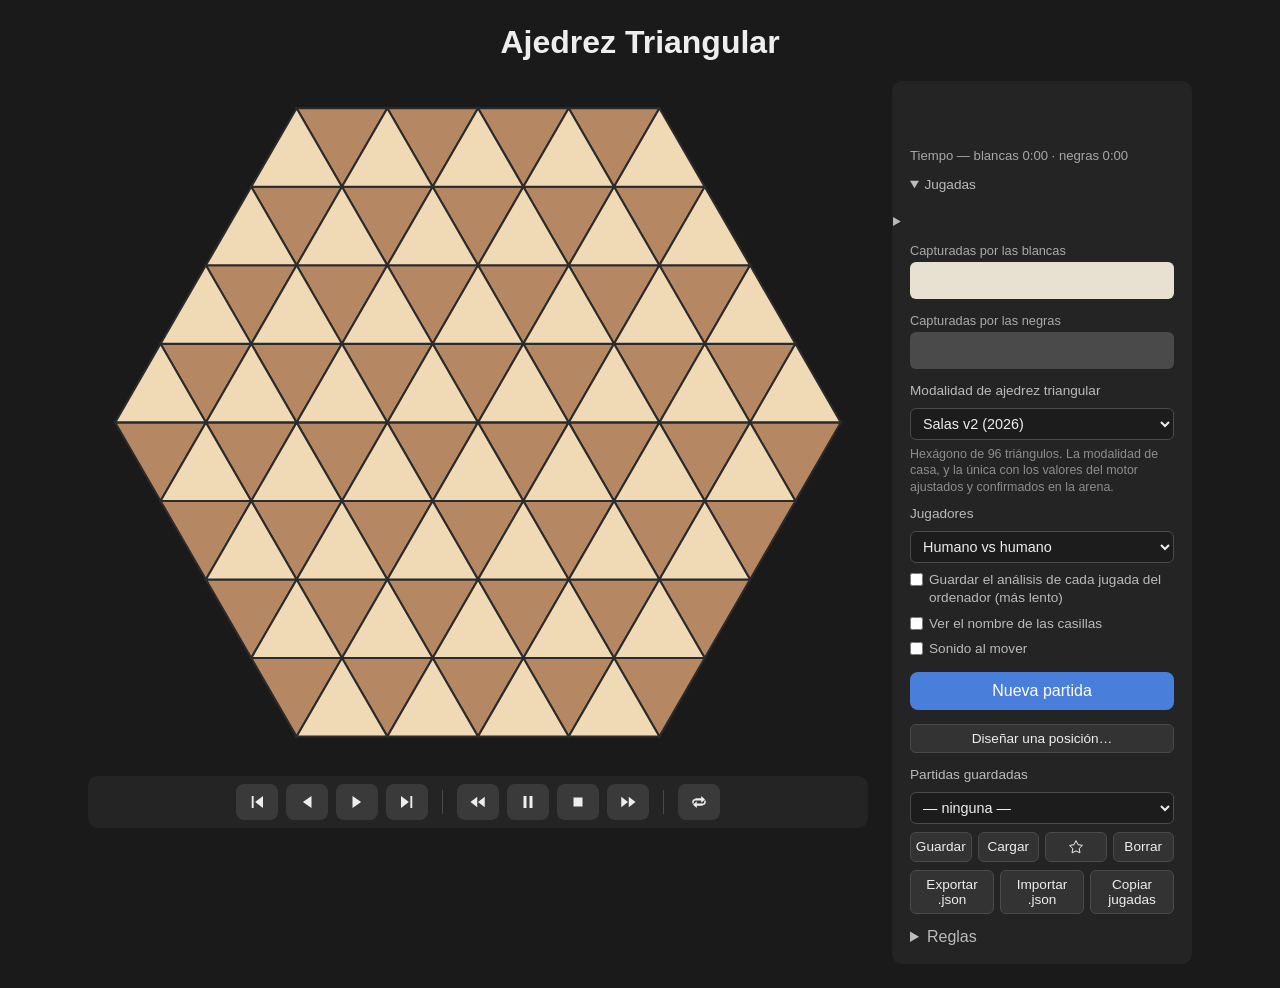
==== index.html @ f226c22a "Problemas en imagen: exportar .png y crear problemas desde el editor (vaciado: trabajo problemas-ima" ====
<!DOCTYPE html>
<html lang="es">
<head>
    <meta charset="UTF-8">
    <meta name="viewport" content="width=device-width, initial-scale=1.0">
    <title>Ajedrez Triangular</title>
    <meta name="description" content="Variante de ajedrez sobre un tablero hexagonal dividido en triangulos, jugable en el navegador.">
    <meta name="theme-color" content="#1b1b1b">
    <link rel="icon" href="icono.svg" type="image/svg+xml">
    <link rel="apple-touch-icon" href="icono-192.png">
    <link rel="manifest" href="manifest.webmanifest">
    <link rel="stylesheet" href="style.css">
</head>
<body>
    <!-- Siluetas del elefante (Salas) y el unicornio (Dekle), referenciadas
         con <use href="#piece-elephant"> / <use href="#piece-unicorn">.
         Los path no fijan fill/stroke: los heredan de .piece-w/.piece-b como
         el resto de piezas. (Los emoji 🐘 y 🦄 no se recolorean en iOS.) -->
    <svg width="0" height="0" style="position:absolute" aria-hidden="true"><defs>
        <symbol id="piece-elephant" viewBox="0 0 24 24">
            <path fill-rule="evenodd" d="M14.03 3.08L12.75 3.2L10.9 3.89L9.05 4.24L8 5.05L5.34 4.93L4.06 5.86L2.5 7.66L2.5 19.01L4.76 20.8L5.45 20.69L6.21 20.05L6.79 19.47L6.79 18.78L6.27 18.26L5.92 18.26L5.22 18.95L4.59 18.55L4.59 14.61L8.23 11.65L8.58 13.04L10.09 13.16L10.55 12.93L14.2 9.74L14.2 3.25ZM8.41 20.63L8.7 20.92L11.59 20.92L11.88 20.52L12.23 17.85L12.75 16.98L16.81 16.87L17.79 18.31L17.97 20.46L19.24 20.92L21.21 20.92L21.5 20.63L21.38 9.86L16.69 5.51L14.95 5.4L14.66 5.69L14.66 9.62L10.67 13.27L10.32 13.51L8.7 13.51L8.41 13.8ZM4.62 8.62Q5.55 8.84 5.98 7.98Q5.05 7.76 4.62 8.62Z"/>
        </symbol>
        <symbol id="piece-unicorn" viewBox="0 0 24 24">
            <path fill-rule="evenodd" d="M17.4 2.1L15.1 6.4L12.9 5.9L10.2 6.5L7.6 8.3L6.1 10.8L3.1 12.6L2.6 13.7L4.4 13.4L3.5 15.1L5.6 14.2L5.1 16.2L6.9 14.6L7.4 16.6L8.6 14.9L10.1 16.1L10.6 21.6L12.4 21.6L12.1 16.9L13.9 18.1L14.4 21.6L16.2 21.6L15.7 17.4L17.9 15.2L19.4 11.6L19.1 8.4L17.2 6.6ZM15.6 8.9Q16.4 8.9 16.4 9.7Q16.4 10.5 15.6 10.5Q14.8 10.5 14.8 9.7Q14.8 8.9 15.6 8.9Z"/>
        </symbol>
    </defs></svg>
    <h1>Ajedrez Triangular</h1>
    <div class="layout">
        <div id="board-col">
            <div id="board-wrap"></div>
            <div id="toolbar">
                <button id="btn-start" title="Ir al inicio de la partida">
                    <svg viewBox="0 0 24 24"><path d="M5 4h2.5v16H5zM20 4L9.5 12 20 20z"/></svg>
                </button>
                <button id="btn-undo" title="Deshacer jugada">
                    <svg viewBox="0 0 24 24"><path d="M18 4L6.5 12 18 20z"/></svg>
                </button>
                <button id="btn-redo" title="Rehacer jugada">
                    <svg viewBox="0 0 24 24"><path d="M6 4l11.5 8L6 20z"/></svg>
                </button>
                <button id="btn-end" title="Ir al final de la partida">
                    <svg viewBox="0 0 24 24"><path d="M4 4l10.5 8L4 20zM16.5 4H19v16h-2.5z"/></svg>
                </button>
                <span class="toolbar-sep"></span>
                <button id="btn-play-back" title="Reproducir hacia atrás">
                    <svg viewBox="0 0 24 24"><path d="M11 5L2 12l9 7zM21 5l-9 7 9 7z"/></svg>
                </button>
                <button id="btn-pause" title="Pausar partida">
                    <svg viewBox="0 0 24 24"><path d="M6 4h4v16H6zM14 4h4v16h-4z"/></svg>
                </button>
                <button id="btn-stop" title="Detener reproducción">
                    <svg viewBox="0 0 24 24"><path d="M6 6h12v12H6z"/></svg>
                </button>
                <button id="btn-play-fwd" title="Reproducir hacia delante">
                    <svg viewBox="0 0 24 24"><path d="M3 5l9 7-9 7zM13 5l9 7-9 7z"/></svg>
                </button>
                <span class="toolbar-sep"></span>
                <button id="btn-flip" title="Voltear el tablero">
                    <svg viewBox="0 0 24 24"><path d="M7 7h8V4l5 4.5L15 13v-3H7a2 2 0 0 0-2 2v2H3v-2a4 4 0 0 1 4-4zm10 10H9v3l-5-4.5L9 11v3h8a2 2 0 0 0 2-2v-2h2v2a4 4 0 0 1-4 4z"/></svg>
                </button>
            </div>
        </div>
        <aside id="panel">
            <div id="turn"></div>
            <div id="status"></div>
            <!-- Region que un lector de pantalla lee sola cuando cambia: de
                 quien es el turno, si hay jaque y la jugada que acaba de hacer
                 el ordenador. Sin esto, quien no ve la pantalla no se entera
                 de nada de lo que pasa en la partida. -->
            <div id="anuncio" class="sr-only" aria-live="polite" role="status"></div>
            <!-- Tiempo consumido por cada bando. No es un control de tiempo:
                 nadie pierde por tiempo, solo se mide lo que se ha pensado. -->
            <div id="reloj" class="reloj"></div>
            <details id="scoresheet" open>
                <summary>Jugadas</summary>
                <div id="scoresheet-body"></div>
            </details>
            <details id="analysis-box">
                <summary id="move-counter" title="Ver la puntuación de las jugadas"></summary>
                <div id="analysis-body"></div>
            </details>
            <div class="captured">
                <h2>Capturadas por las blancas</h2>
                <div id="cap-w" class="cap-list"></div>
            </div>
            <div class="captured">
                <h2>Capturadas por las negras</h2>
                <div id="cap-b" class="cap-list"></div>
            </div>
            <div id="mode-box">
                <label for="variant">Modalidad de ajedrez triangular</label>
                <select id="variant"></select>
                <p id="variant-note" class="variant-note"></p>
                <label for="mode">Jugadores</label>
                <select id="mode">
                    <option value="hh" selected>Humano vs humano</option>
                    <option value="hc">Humano (blancas) vs ordenador</option>
                    <option value="ch">Ordenador vs humano (negras)</option>
                    <option value="cc">Ordenador vs ordenador</option>
                </select>
                <label class="level-row hidden" id="row-level-w">Nivel blancas
                    <select id="level-w">
                        <option value="1">1 · Principiante</option>
                        <option value="2" selected>2 · Fácil</option>
                        <option value="3">3 · Medio</option>
                        <option value="4">4 · Difícil</option>
                        <option value="5">5 · Muy difícil</option>
                        <option value="6">6 · Experto</option>
                        <option value="7">7 · Maestro (piensa ~1 s)</option>
                        <option value="8">8 · Máximo (piensa ~5 s)</option>
                    </select>
                </label>
                <label class="level-row hidden" id="row-level-b">Nivel negras
                    <select id="level-b">
                        <option value="1">1 · Principiante</option>
                        <option value="2" selected>2 · Fácil</option>
                        <option value="3">3 · Medio</option>
                        <option value="4">4 · Difícil</option>
                        <option value="5">5 · Muy difícil</option>
                        <option value="6">6 · Experto</option>
                        <option value="7">7 · Maestro (piensa ~1 s)</option>
                        <option value="8">8 · Máximo (piensa ~5 s)</option>
                    </select>
                </label>
                <label class="opt-row" title="El ordenador busca con ventana completa para puntuar todas las jugadas: piensa entre 2 y 3 veces más despacio">
                    <input type="checkbox" id="opt-analysis">
                    Guardar el análisis de cada jugada del ordenador (más lento)
                </label>
                <label class="opt-row" title="Escribe el nombre de cada casilla sobre el tablero (B1A, N4H...)">
                    <input type="checkbox" id="opt-coords">
                    Ver el nombre de las casillas
                </label>
                <label class="opt-row" title="Un chasquido al mover y otro mas grave al capturar">
                    <input type="checkbox" id="opt-sound">
                    Sonido al mover
                </label>
            </div>
            <button id="new-game">Nueva partida</button>
            <!-- Empezar desde una posición inventada es otra forma de empezar
                 partida, no una regla del juego: por eso va aquí y no en el
                 desplegable "Reglas". -->
            <div class="save-row">
                <button id="btn-design" title="Colocar las piezas a mano y jugar a partir de esa posición">Diseñar una posición…</button>
            </div>
            <div id="save-box">
                <label for="save-select">Partidas guardadas</label>
                <select id="save-select">
                    <option value="">— ninguna —</option>
                </select>
                <div class="save-row">
                    <button id="btn-save" title="Guardar la partida con un nombre">Guardar</button>
                    <button id="btn-load" title="Cargar la partida seleccionada">Cargar</button>
                    <button id="btn-favorite" class="btn-star" title="Marcar/desmarcar como favorita">
                        <svg viewBox="0 0 24 24"><path d="M12 2.5l2.97 6.02 6.64.97-4.8 4.68 1.13 6.6L12 17.77l-5.94 3.12 1.13-6.6-4.8-4.68 6.64-.97z"/></svg>
                    </button>
                    <button id="btn-delete" title="Borrar la partida seleccionada">Borrar</button>
                </div>
                <div class="save-row">
                    <button id="btn-export" title="Descargar la partida como archivo .json">Exportar .json</button>
                    <button id="btn-import" title="Cargar una partida desde un archivo .json">Importar .json</button>
                    <button id="btn-copy-moves" title="Copiar la lista de jugadas al portapapeles">Copiar jugadas</button>
                </div>
                <input type="file" id="file-import" accept=".json,application/json" hidden>
            </div>
            <details id="help">
                <summary>Reglas</summary>
                <!-- La cabecera y la lista de piezas las rellena script.js a
                     partir de la modalidad activa (ver variants.js). -->
                <p id="help-variant"></p>
                <ul id="help-pieces"></ul>
                <ul>
                    <li><b>Captura al paso</b>: si un peón avanza dos casillas en su primer movimiento, un peón rival que ataque la casilla intermedia puede capturarlo justo en la jugada siguiente, ocupando esa casilla.</li>
                    <!-- El trecho que recorre el rey depende de la modalidad;
                         lo rellena script.js a partir de V.castling. -->
                    <li id="help-castling"><b>Enroque</b>: si el rey y una de sus torres no se han movido y entre ambos no queda ninguna pieza, pueden enrocarse. <span id="help-castling-how"></span> No vale si el rey está en jaque ni si alguna de las casillas que recorre está atacada. <b>Para enrocarte, selecciona el rey y pulsa la casilla de tu torre</b> (se ilumina en morado): así no se confunde con un movimiento normal del rey.</li>
                    <li>Jaque, jaque mate y ahogado funcionan como en el ajedrez clásico.</li>
                    <li><b>Tablas</b>: además del ahogado, la partida acaba en tablas si la misma posición aparece por tercera vez o tras 50 jugadas de cada bando sin capturas ni movimientos de peón.</li>
                    <li><a href="valores-piezas.html"><b>Valores de piezas</b></a>: parámetros de evaluación del motor en cada modalidad.</li>
                </ul>
            </details>
        </aside>
    </div>
    <script src="geometry.js"></script>
    <script src="variants.js"></script>
    <script src="rules.js"></script>
    <script src="saveload.js"></script>
    <script src="ai.js"></script>
    <script src="ai-async.js"></script>
    <script src="script.js"></script>
    <!-- Exportar un problema como imagen. Se monta solo: añade el botón junto a
         los de la pestaña «Problemas» si esa pestaña está en la página, y si no
         no hace nada. Va aquí para que el botón aparezca en cuanto se enganche
         problemas-ui.js, sin tener que tocar nada más. -->
    <script src="problema-imagen.js"></script>
    <script>
        // Service worker: hace que la aplicacion se pueda instalar y jugar sin
        // conexion. Solo funciona por https (o localhost); abriendo el fichero
        // a pelo con file:// no se registra nada y la aplicacion va igual.
        if ('serviceWorker' in navigator && location.protocol.startsWith('http')) {
            window.addEventListener('load', () => {
                navigator.serviceWorker.register('sw.js')
                    .catch(err => console.warn('No se pudo registrar el service worker:', err));
            });
        }
    </script>
</body>
</html>
---- style.css ----
* {
    margin: 0;
    padding: 0;
    box-sizing: border-box;
}

body {
    font-family: -apple-system, BlinkMacSystemFont, "Segoe UI", Arial, sans-serif;
    background-color: #1a1a1a;
    color: #eee;
    min-height: 100vh;
    display: flex;
    flex-direction: column;
    align-items: center;
    padding: 24px 16px;
}

h1 {
    margin-bottom: 20px;
}

.layout {
    display: flex;
    gap: 24px;
    align-items: flex-start;
    justify-content: center;
    flex-wrap: wrap;
}

/* El tablero no debe pasarse ni de ancho ni de ALTO, y lo segundo no es
   automático: el SVG se escala por el ancho de la columna (`width:100%;
   height:auto`), así que un tablero más alto que ancho se sale de la ventana
   por abajo por muy bien que quepa a lo ancho.

   El último término del min() traduce el alto disponible en ancho usando la
   proporción del tablero activo. `--board-aspect` (ancho/alto) la pone
   buildSvg() al construirlo, porque cambia con la modalidad: el hexágono es
   apaisado (1,14), el triángulo de Koval sale a 0,87 y el rectángulo de 1998
   es bastante más alto que ancho (0,68). Los píxeles que se descuentan son el
   resto de la columna: título, barra de botones y márgenes.

   El max() es el suelo de la columna: por debajo de 520px la barra de botones
   (508px medidos) se parte en dos filas y vuelve a crecer hacia abajo. Cuando
   ese suelo manda, el tablero ya no llena la columna a lo ancho; lo que impide
   entonces que se salga es el max-height del SVG, que lo deja centrado con un
   poco de aire a los lados.

   Va dos veces por el dvh: en el móvil, 100vh cuenta la ventana SIN las barras
   del navegador, así que el tablero volvería a asomar por debajo. Los
   navegadores que no conozcan dvh se quedan con la primera. */
#board-col {
    width: min(88vmin, 780px, max(520px, calc((100vh - 180px) * var(--board-aspect, 1))));
    width: min(88vmin, 780px, max(520px, calc((100dvh - 180px) * var(--board-aspect, 1))));
    display: flex;
    flex-direction: column;
    gap: 12px;
}

#board-wrap svg {
    display: block;
    width: 100%;
    height: auto;
    max-height: calc(100vh - 180px);
    max-height: calc(100dvh - 180px);
}

/* --- barra de botones --- */

#toolbar {
    display: flex;
    align-items: center;
    justify-content: center;
    gap: 8px;
    flex-wrap: wrap;
    background: #242424;
    border-radius: 10px;
    padding: 8px 12px;
}

#toolbar button {
    background: #3a3a3a;
    color: #eee;
    border: none;
    border-radius: 8px;
    width: 42px;
    height: 36px;
    cursor: pointer;
    display: flex;
    align-items: center;
    justify-content: center;
    font-size: 1.1rem;
}

#toolbar button svg {
    width: 18px;
    height: 18px;
    fill: #eee;
}

#toolbar button:hover:not(:disabled) {
    background: #4d4d4d;
}

#toolbar button:disabled {
    opacity: 0.35;
    cursor: default;
}

.toolbar-sep {
    width: 1px;
    height: 24px;
    background: #4a4a4a;
    margin: 0 6px;
}

#btn-pause.active {
    background: #4a7edb;
}

#btn-pause.active:hover:not(:disabled) {
    background: #5b8ce4;
}

/* --- casillas --- */

.cell {
    stroke: #2b2b2b;
    stroke-width: 1;
    cursor: pointer;
}

.cell:focus {
    outline: none;
}

.cell.light { fill: #f0d9b5; }
.cell.dark  { fill: #b58863; }

.cell.last-move { fill: #cdd26a; }
.cell.selected  { fill: #baca44; }
.cell.legal     { fill: #8fb7dd; }
.cell.capture   { fill: #e0836a; }
.cell.castle    { fill: #b9a3d9; }   /* enroque: la casilla de la torre propia */
.cell.in-check  { fill: #d84b3a; }

/* jugada del panel de análisis señalada con el ratón: salida y destino */
.cell.analysis-from { fill: #9fe0c8; }
.cell.analysis-to   { fill: #3fb694; }

.cell:hover { fill-opacity: 0.85; }

/* --- piezas --- */

.piece {
    font-size: 24px;
    text-anchor: middle;
    dominant-baseline: central;
    pointer-events: none;
    user-select: none;
}

.piece-w {
    fill: #fdfdfd;
    stroke: #333;
    stroke-width: 0.9;
    paint-order: stroke;
}

.piece-b {
    fill: #1c1c1c;
    stroke: #ddd;
    stroke-width: 0.9;
    paint-order: stroke;
}

/* El elefante es un icono SVG (#piece-elephant), no un carácter: hereda el
   fill/stroke de .piece-w/.piece-b igual que el resto de piezas, así que se
   distingue por bando y se ve en cualquier casilla (el emoji 🐘 no se podía
   recolorear, y en iOS ambos bandos salían grises). */
.piece-E { stroke-width: 0.8; }

/* peones un 20% más pequeños que el resto de piezas */
.piece-P { font-size: 19.2px; }

/* --- panel lateral --- */

#panel {
    background: #242424;
    border-radius: 10px;
    padding: 18px;
    width: 300px;
    display: flex;
    flex-direction: column;
    gap: 14px;
}

#turn {
    font-size: 1.15rem;
    font-weight: bold;
}

#status {
    color: #f0b13b;
    min-height: 1.2em;
    font-weight: bold;
}

#move-counter {
    color: #bbb;
    font-size: 0.85rem;
    cursor: pointer;
    list-style-position: outside;
}

#move-counter:hover { color: #eee; }

/* --- lista de jugadas (scoresheet) --- */

#scoresheet > summary {
    color: #bbb;
    font-size: 0.85rem;
    cursor: pointer;
}

#scoresheet > summary:hover { color: #eee; }

#scoresheet-body { margin-top: 8px; }

.sheet-list {
    display: flex;
    flex-direction: column;
    max-height: 15em;
    overflow-y: auto;
}

.sheet-row {
    display: flex;
    align-items: baseline;
    gap: 6px;
    padding: 2px 4px;
    border-radius: 4px;
    font-size: 0.8rem;
    cursor: pointer;
}

.sheet-row:hover { background: #3a3a3a; }

/* la posición que se está mostrando (viva o en revisión) */
.sheet-row.current {
    background: #45607e;
    font-weight: bold;
}

.sheet-row.current:hover { background: #4f6c8c; }

.sheet-num {
    color: #888;
    min-width: 1.8em;
    text-align: right;
}

.sheet-move {
    flex: 1;
    font-family: ui-monospace, SFMono-Regular, Menlo, monospace;
    font-size: 0.72rem;
    white-space: nowrap;
}

/* Anotación de la jugada (?!, ?, ??): cuánto peor fue de lo mejor que vio
   el análisis de esa posición. Solo aparece con el análisis guardado. */
.sheet-mark {
    font-weight: 700;
    font-size: 0.72rem;
    padding-left: 4px;
}

.mark-soft { color: #d8c169; }   /* ?!  imprecisión */
.mark-mid  { color: #e09a4a; }   /* ?   error */
.mark-bad  { color: #e06c5a; }   /* ??  error grave */

/* --- gráfica de evaluación --- */

.eval-box {
    background: #1b1b1b;
    border: 1px solid #333;
    border-radius: 4px;
    padding: 4px;
}

.eval-chart {
    display: block;
    width: 100%;
    height: auto;
}

.eval-band { fill: #ffffff10; }                                   /* zona de igualdad */
.eval-zero { stroke: #555; stroke-width: 1; }
.eval-area { fill: #6f9fd815; }
.eval-line { fill: none; stroke: #6f9fd8; stroke-width: 1.5; stroke-linejoin: round; }
.eval-cursor { stroke: #d8c169; stroke-width: 1; stroke-dasharray: 2 2; }
.eval-hit { fill: transparent; cursor: pointer; }
.eval-hit:hover { fill: #ffffff18; }

/* --- panel de análisis --- */

#analysis-body {
    margin-top: 8px;
    display: flex;
    flex-direction: column;
    gap: 6px;
}

.an-note {
    font-size: 0.75rem;
    color: #999;
    line-height: 1.35;
}

.an-list {
    list-style: none;
    display: flex;
    flex-direction: column;
    max-height: 15em;
    overflow-y: auto;
}

.an-row {
    display: flex;
    align-items: baseline;
    gap: 6px;
    padding: 2px 4px;
    border-radius: 4px;
    font-size: 0.8rem;
    cursor: default;
}

.an-row:hover { background: #3a3a3a; }

/* fila jugable: pinchar la juega (ver playAnalysisMove) */
.an-row.playable { cursor: pointer; }
.an-row.playable:hover { background: #45607e; }

/* la jugada que el ordenador acabó jugando (no siempre es la primera: entre
   las que empatan dentro de la tolerancia sortea, ver ai.js) */
.an-row.chosen {
    background: #33503a;
    font-weight: bold;
}

.an-row.chosen:hover { background: #3e6146; }

.an-rank {
    color: #888;
    min-width: 1.8em;
    text-align: right;
}

.an-move {
    flex: 1;
    font-family: ui-monospace, SFMono-Regular, Menlo, monospace;
    font-size: 0.72rem;
    white-space: nowrap;
}

.an-score {
    font-variant-numeric: tabular-nums;
    color: #d8d8d8;
}

.an-gap {
    color: #666;
    text-align: center;
    font-size: 0.8rem;
}

.an-btn, .an-more {
    align-self: flex-start;
    background: #333;
    color: #eee;
    border: 1px solid #4a4a4a;
    border-radius: 6px;
    padding: 5px 10px;
    font-size: 0.8rem;
    cursor: pointer;
}

.an-btn:hover:not(:disabled), .an-more:hover { background: #444; }

.an-btn:disabled {
    opacity: 0.4;
    cursor: default;
}

.an-more {
    border: none;
    background: none;
    color: #7fa8dd;
    padding: 2px 0;
    text-decoration: underline;
}

.an-more:hover { background: none; color: #9dc0ee; }

/* casilla de opción del panel (análisis) */
.opt-row {
    display: flex;
    align-items: flex-start;
    gap: 6px;
    line-height: 1.3;
    cursor: pointer;
}

.opt-row input { margin-top: 2px; }

.captured h2 {
    font-size: 0.8rem;
    font-weight: normal;
    color: #aaa;
    margin-bottom: 4px;
}

.cap-list {
    border-radius: 6px;
    padding: 4px 8px;
    font-size: 1.35rem;
    min-height: 1.7em;
    display: flex;
    flex-wrap: wrap;
    gap: 4px;
}

/* capturadas por las blancas = piezas negras, sobre fondo claro */
#cap-w { background: #e8e0d0; color: #222; }
/* capturadas por las negras = piezas blancas, sobre fondo oscuro */
#cap-b { background: #4a4a4a; color: #f5f5f5; }

.cap-piece {
    border-radius: 4px;
    padding: 0 3px;
    transition: background-color 0.2s;
}

/* elefante capturado: icono SVG en línea, al tamaño de los glifos */
.cap-piece svg {
    width: 1.15em;
    height: 1.15em;
    vertical-align: -0.2em;
}

/* ficha recién capturada: se mantiene resaltada hasta que quien la capturó
   mueva de nuevo */
.cap-piece.recent {
    background: #d84b3a;
    color: #fff;
}

/* selector de modalidad y niveles del ordenador */
#mode-box {
    display: flex;
    flex-direction: column;
    gap: 8px;
    font-size: 0.85rem;
    color: #bbb;
}

#mode-box select,
#save-box select,
#position-box select {
    background: #1c1c1c;
    color: #eee;
    border: 1px solid #4a4a4a;
    border-radius: 6px;
    padding: 6px 8px;
    font-size: 0.9rem;
    width: 100%;
    margin-top: 2px;
}

.level-row.hidden { display: none; }

/* nota bajo el selector de modalidad: en qué consiste la que está elegida */
.variant-note {
    margin: -2px 0 2px;
    font-size: 0.78rem;
    line-height: 1.35;
    color: #8d8d8d;
}
.variant-note:empty { display: none; }

/* el enroque no existe en todas las modalidades */
#help-castling.hidden { display: none; }

#new-game {
    background: #4a7edb;
    color: #fff;
    border: none;
    border-radius: 8px;
    padding: 10px;
    font-size: 1rem;
    cursor: pointer;
}

#new-game:hover { background: #5b8ce4; }

/* guardado y carga de partidas */
#save-box {
    display: flex;
    flex-direction: column;
    gap: 8px;
    font-size: 0.85rem;
    color: #bbb;
}

.save-row {
    display: flex;
    gap: 6px;
}

.save-row button {
    flex: 1;
    background: #333;
    color: #eee;
    border: 1px solid #4a4a4a;
    border-radius: 6px;
    padding: 6px 4px;
    cursor: pointer;
    font-size: 0.85rem;
}

.save-row button:hover:not(:disabled) { background: #444; }

.save-row button:disabled {
    opacity: 0.35;
    cursor: default;
}

.btn-star {
    flex: 0 0 auto;
    width: 34px;
    display: flex;
    align-items: center;
    justify-content: center;
}

.btn-star svg {
    width: 16px;
    height: 16px;
    fill: none;
    stroke: #eee;
    stroke-width: 1.5;
}

.btn-star.active svg {
    fill: #f4c542;
    stroke: #f4c542;
}

#help summary {
    cursor: pointer;
    color: #bbb;
}

#help ul {
    list-style: disc;
    padding-left: 18px;
    margin-top: 8px;
    display: flex;
    flex-direction: column;
    gap: 6px;
    font-size: 0.85rem;
    color: #bbb;
}

/* miniaturas de movimientos dentro de las reglas */
.mini-board {
    display: block;
    width: 190px;
    max-width: 100%;
    margin: 8px auto 4px;
}

.mini-board .cell {
    cursor: default;
    pointer-events: none;
    stroke-width: 0.7;
}

/* en miniatura los glifos se agrandan para que se distingan */
.mini-board .piece { font-size: 34px; }
.mini-board .piece-E { font-size: 30px; }
.mini-board .piece-P { font-size: 27.2px; }

/* --- pantallas estrechas (móvil y tableta en vertical) ---

   El diseño base es de dos columnas: tablero a la izquierda, panel de 300 px
   a la derecha. Por debajo de 900 px no caben lado a lado, así que el panel
   pasa debajo del tablero y ocupa el ancho; y por debajo de 560 px se agrandan
   los blancos táctiles (los botones de la barra eran de 34 px, por debajo de
   los 44 px recomendados para el dedo). */

@media (max-width: 900px) {
    body { padding: 12px; }

    .layout {
        flex-direction: column;
        align-items: center;
        gap: 16px;
    }

    /* el tablero manda: ocupa el ancho disponible sin pasarse de alto (aquí se
       descuenta menos, que el título y los márgenes son más pequeños) */
    #board-col {
        width: min(96vw, 92vmin, 780px, max(520px, calc((100vh - 150px) * var(--board-aspect, 1))));
        width: min(96vw, 92vmin, 780px, max(520px, calc((100dvh - 150px) * var(--board-aspect, 1))));
    }

    #board-wrap svg {
        max-height: calc(100vh - 150px);
        max-height: calc(100dvh - 150px);
    }

    #panel {
        width: min(96vw, 780px);
        box-sizing: border-box;
    }

    /* con el panel ancho caben más jugadas a la vista */
    .sheet-list { max-height: 12em; }
}

@media (max-width: 560px) {
    h1 {
        font-size: 1.4rem;
        margin-bottom: 12px;
    }

    body { padding: 8px; }

    #toolbar { gap: 4px; }

    /* blanco táctil de 44 px, con el icono del mismo tamaño de siempre */
    #toolbar button {
        width: 44px;
        height: 44px;
    }

    #panel {
        padding: 14px;
        gap: 12px;
    }

    /* los desplegables y botones de guardado, cómodos con el dedo */
    #mode-box select,
    #save-box select,
    #save-box button,
    #position-box select,
    #position-box button,
    #new-game {
        min-height: 40px;
        font-size: 0.95rem;
    }

    .sheet-row { padding: 3px 4px; }
    .sheet-move { font-size: 0.78rem; }
}

/* Puntero grueso (dedo) a cualquier ancho: las filas de jugada y de análisis
   son objetivos de pulsación, no solo de ratón. */
@media (pointer: coarse) {
    .sheet-row, .an-row { padding-top: 5px; padding-bottom: 5px; }
}

/* --- diálogo de coronación --- */

.promo-back {
    position: fixed;
    inset: 0;
    background: #000000aa;
    display: flex;
    align-items: center;
    justify-content: center;
    z-index: 50;
}

.promo-box {
    background: #242424;
    border: 1px solid #444;
    border-radius: 10px;
    padding: 18px 20px;
    box-shadow: 0 8px 30px #000a;
}

.promo-title {
    color: #ddd;
    font-size: 0.95rem;
    margin-bottom: 12px;
    text-align: center;
}

.promo-row {
    display: flex;
    gap: 8px;
}

.promo-btn {
    width: 56px;
    height: 56px;
    font-size: 34px;
    line-height: 1;
    background: #2f2f2f;
    border: 1px solid #555;
    border-radius: 8px;
    cursor: pointer;
    display: flex;
    align-items: center;
    justify-content: center;
}

.promo-btn:hover, .promo-btn:focus-visible {
    background: #3c4a5c;
    border-color: #6f9fd8;
    outline: none;
}

/* el elefante va como SVG; hereda el color de la pieza igual que en el tablero */
.promo-btn svg {
    width: 38px;
    height: 38px;
}

.promo-btn.piece-w { color: #f4f4f4; fill: #f4f4f4; stroke: #222; }
.promo-btn.piece-b { color: #1d1d1d; fill: #1d1d1d; stroke: #ddd; }

/* Solo para lectores de pantalla: fuera de la vista pero presente en el
   arbol de accesibilidad (display:none lo ocultaria tambien de ahi). */
.sr-only {
  position: absolute;
  width: 1px; height: 1px;
  padding: 0; margin: -1px;
  overflow: hidden;
  clip: rect(0 0 0 0);
  white-space: nowrap;
  border: 0;
}

/* Nombres de casilla sobre el tablero (interruptor "Ver el nombre de las
   casillas"). La capa existe siempre y solo se enseña con .visible: crear y
   destruir 96 textos en cada repintado costaria mas. */
.coords-layer { display: none; }
.coords-layer.visible { display: block; }
.coord-txt {
  font-size: 9px;
  font-family: ui-monospace, SFMono-Regular, Menlo, monospace;
  text-anchor: middle;
  fill: #00000073;
  pointer-events: none;   /* que no estorben al pulsar la casilla */
  user-select: none;
}

/* La pieza que acaba de moverse llega deslizandose desde su casilla de
   origen (ver animarJugada en script.js). Se respeta a quien pide en el
   sistema que no le animen las cosas. */
.piece.mueve { transition: transform 180ms ease-out; }
@media (prefers-reduced-motion: reduce) {
  .piece.mueve { transition: none; }
}

/* Insignia de captura (makeCaptureBadge en script.js): la pieza recien comida,
   en miniatura sobre un circulo rojo, como superindice de la que la ha comido.
   El rojo es el mismo del jaque y de la lista de capturadas. El borde blanco la
   despega de la casilla amarilla del ultimo movimiento y de la pieza de
   debajo. */
.captura-disco { fill: #d84b3a; stroke: #fff; stroke-width: 1; }

/* la miniatura va al 50%, asi que su contorno tambien se reduciria a la mitad:
   se compensa para que las piezas negras sigan leyendose sobre el rojo. El
   peon recupera aqui el tamano de las demas piezas (fuera del tablero va un 20%
   mas pequeno): dentro de la insignia no hay jerarquia que ensenar, solo hay
   que reconocer que ficha se ha ido. */
.captura-mini .piece { stroke-width: 1.2; }
.captura-mini .piece-P { font-size: 24px; }

/* transform-box/origin: sin esto el origen de la escala es el (0,0) del
   viewBox, no el centro de la insignia, y el pop sale disparado */
.captura-marca, .captura-aura {
  transform-box: fill-box;
  transform-origin: center;
}

/* Entrada: solo la lleva la insignia de una jugada RECIEN hecha (la clase
   .captura-nueva la pone script.js), no la de una captura que ya estaba ahi y
   se vuelve a pintar al mover el raton por el analisis o al correr el reloj.
   Sin `forwards` a proposito: cuando la animacion acaba —o si no llega a
   arrancar— la insignia se queda en su tamano normal, que es el estado bueno. */
.captura-nueva { animation: captura-pop 220ms ease-out; }
@keyframes captura-pop {
  from { transform: scale(0.35); }
}

/* onda que se abre y se apaga al aparecer la insignia; script.js la quita del
   SVG al terminar. Solo se crea si la jugada es nueva. */
.captura-aura {
  fill: none;
  stroke: #d84b3a;
  stroke-width: 2.5;
  animation: captura-onda 450ms ease-out forwards;
}
@keyframes captura-onda {
  from { transform: scale(1);   opacity: 0.9; }
  to   { transform: scale(2.2); opacity: 0; }
}

/* La insignia se queda: informa de que ha desaparecido una ficha, no adorna.
   Lo que se va es el movimiento; la onda ni siquiera se crea (ver sinAnimacion
   en script.js). */
@media (prefers-reduced-motion: reduce) {
  .captura-nueva { animation: none; }
}

/* Tiempo consumido por cada bando. Discreto: informa, no compite con el
   estado de la partida. */
.reloj {
  font-size: 0.82rem;
  opacity: 0.65;
  font-variant-numeric: tabular-nums;
  margin-top: 2px;
}

/* --- editor de posiciones (editor.html) --- */

#board-col .editor-palette {
  display: flex;
  flex-direction: column;
  gap: 8px;
  padding: 12px;
  background: #1a1a1a;
  border-radius: 6px;
  margin-top: 12px;
}

.palette-row {
  display: flex;
  gap: 4px;
  justify-content: center;
  flex-wrap: wrap;
}

.palette-btn {
  width: 44px;
  height: 44px;
  font-size: 24px;
  line-height: 1;
  background: #2f2f2f;
  border: 2px solid #444;
  border-radius: 6px;
  cursor: pointer;
  display: flex;
  align-items: center;
  justify-content: center;
  transition: all 120ms ease-out;
}

.palette-btn:hover {
  background: #3c4a5c;
  border-color: #6f9fd8;
}

.palette-btn.active {
  background: #5a7a9e;
  border-color: #8fb3e8;
  box-shadow: 0 0 10px #4a6a9e;
}

.palette-btn svg {
  width: 32px;
  height: 32px;
}

.eraser-btn {
  font-size: 20px;
}

#editor-status {
  font-size: 0.9rem;
  color: #aaa;
  margin-bottom: 12px;
  text-align: center;
}

#editor-actions {
  display: flex;
  flex-direction: column;
  gap: 8px;
}

/* Mismo aspecto que el cajón de partidas guardadas del juego: los botones de
   dentro son .save-row y ya heredan su estilo. */
#position-box {
  display: flex;
  flex-direction: column;
  gap: 8px;
  font-size: 0.85rem;
  color: #bbb;
}

#editor-actions button {
  padding: 10px 12px;
  font-size: 0.9rem;
  background: #2f2f2f;
  color: #ddd;
  border: 1px solid #444;
  border-radius: 6px;
  cursor: pointer;
  transition: all 120ms ease-out;
}

#editor-actions button:hover {
  background: #3c3c3c;
  border-color: #666;
}

#editor-actions button.play-btn {
  background: #2a5a3a;
  border-color: #4a8a5a;
  font-weight: bold;
  margin-top: 8px;
}

#editor-actions button.play-btn:hover {
  background: #3a7a4a;
  border-color: #6ab07a;
}

.editor-message {
  min-height: 20px;
  font-size: 0.85rem;
  text-align: center;
  margin-top: 8px;
  padding: 6px;
  border-radius: 4px;
  opacity: 0;
  transition: opacity 200ms ease-out;
}

.editor-message.success {
  color: #6dd76d;
  background: #1a3a1a;
  opacity: 1;
}

.editor-message.error {
  color: #ff6b6b;
  background: #3a1a1a;
  opacity: 1;
}

#editor-actions input[type="radio"] {
  margin-right: 6px;
}

.radio-group {
  display: inline-flex;
  gap: 12px;
  margin: 0 8px;
}
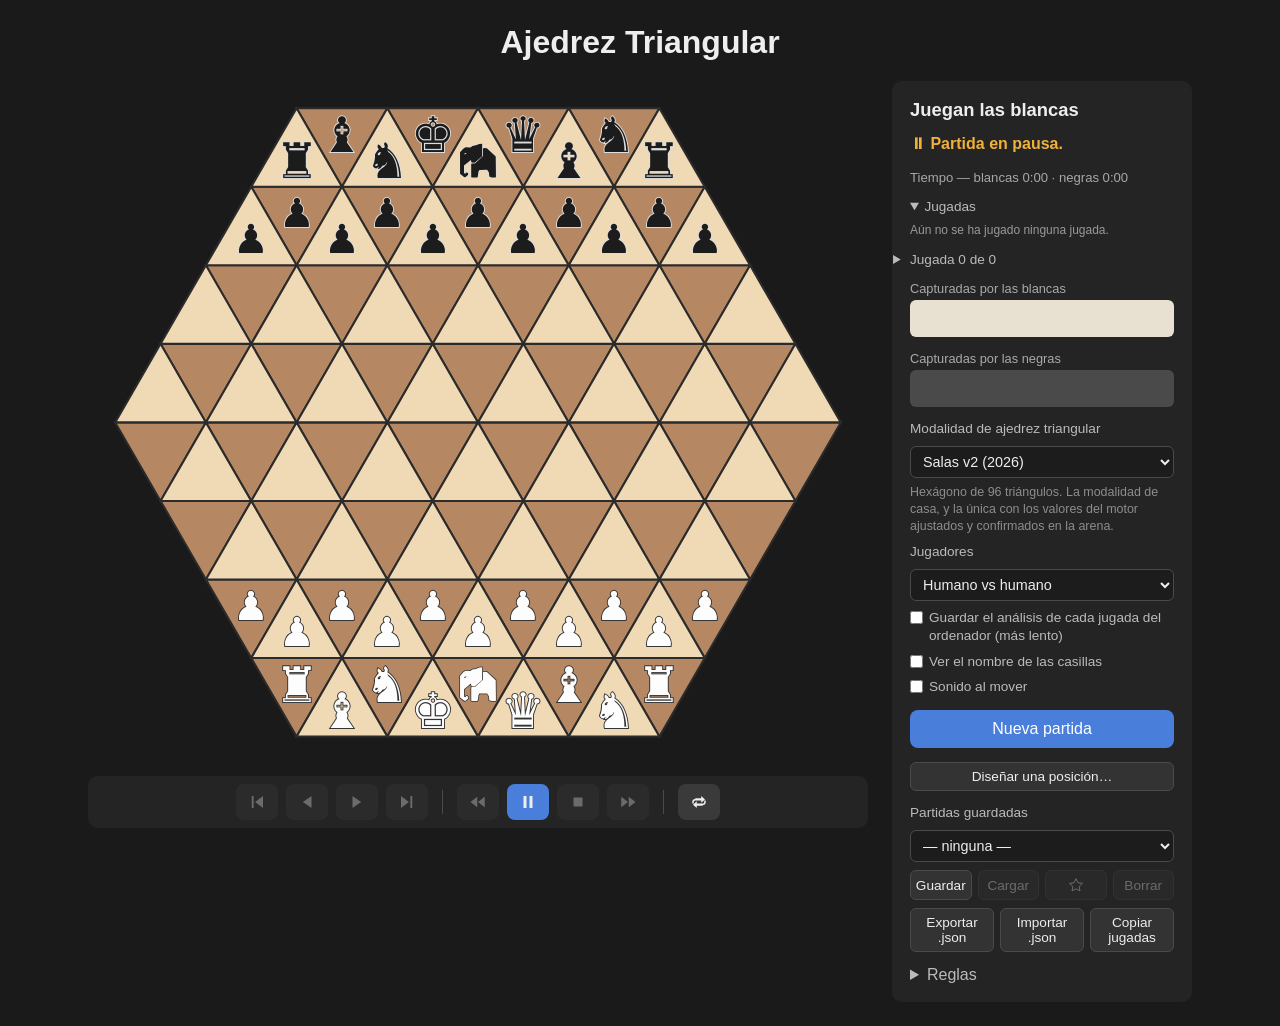
==== commit bbed5b5c: "Merge pull request #2 from salasgar/variantes-ppt Modalidades Piedra, papel y tijera (rps, rpsls, rp" ====
--- a/index.html
+++ b/index.html
@@ -22,6 +22,24 @@
         </symbol>
         <symbol id="piece-unicorn" viewBox="0 0 24 24">
             <path fill-rule="evenodd" d="M17.4 2.1L15.1 6.4L12.9 5.9L10.2 6.5L7.6 8.3L6.1 10.8L3.1 12.6L2.6 13.7L4.4 13.4L3.5 15.1L5.6 14.2L5.1 16.2L6.9 14.6L7.4 16.6L8.6 14.9L10.1 16.1L10.6 21.6L12.4 21.6L12.1 16.9L13.9 18.1L14.4 21.6L16.2 21.6L15.7 17.4L17.9 15.2L19.4 11.6L19.1 8.4L17.2 6.6ZM15.6 8.9Q16.4 8.9 16.4 9.7Q16.4 10.5 15.6 10.5Q14.8 10.5 14.8 9.7Q14.8 8.9 15.6 8.9Z"/>
+        </symbol>
+        <!-- Las cinco figuras de Piedra, papel y tijera, también como silueta
+             monocroma (los emoji 🪨 📄 ✂️ 🦎 🖖 vienen coloreados de fábrica y
+             no distinguirían el bando). -->
+        <symbol id="piece-rock" viewBox="0 0 24 24">
+            <path fill-rule="evenodd" d="M12.2 3.4L18.6 6.2L21.2 12.4L18.2 18.8L12 20.8L5.6 18.6L2.9 12.2L5.8 6.4ZM12.6 3.9L13.7 4.35L11.4 11.9L14.2 19.9L13 20.3L9.9 12Z"/>
+        </symbol>
+        <symbol id="piece-paper" viewBox="0 0 24 24">
+            <path fill-rule="evenodd" d="M6 2.5L14.6 2.5L19 6.9L19 21.5L6 21.5ZM14.6 2.5L19 6.9L14.6 6.9ZM8.3 10L16.7 10L16.7 11.2L8.3 11.2ZM8.3 13.4L16.7 13.4L16.7 14.6L8.3 14.6ZM8.3 16.8L14.5 16.8L14.5 18L8.3 18Z"/>
+        </symbol>
+        <symbol id="piece-scissors" viewBox="0 0 24 24">
+            <path d="M5.4 2.4L7.6 2.2L13.3 10.9L11.8 12.8ZM18.6 2.4L16.4 2.2L10.7 10.9L12.2 12.8ZM11.8 12.2L8.9 15.4L10.3 16.6L12.9 13.3ZM12.2 12.2L15.1 15.4L13.7 16.6L11.1 13.3ZM12 11.4a1.3 1.3 0 0 1 0 2.6a1.3 1.3 0 0 1 0 -2.6ZM8.4 14.6a3.1 3.1 0 0 1 0 6.2a3.1 3.1 0 0 1 0 -6.2ZM8.4 16.2a1.5 1.5 0 0 0 0 3a1.5 1.5 0 0 0 0 -3ZM15.6 14.6a3.1 3.1 0 0 1 0 6.2a3.1 3.1 0 0 1 0 -6.2ZM15.6 16.2a1.5 1.5 0 0 0 0 3a1.5 1.5 0 0 0 0 -3Z"/>
+        </symbol>
+        <symbol id="piece-lizard" viewBox="0 0 24 24">
+            <path d="M12 1.6L14 3.2L13.3 5.4L17.5 7L20.6 5.9L21.3 7.7L17.8 9L13.9 8L14.5 12.6L18.3 15.7L17 17.2L13.8 14.6L13.4 16.4L14.6 19.3L13.9 22.4L12.1 21.9L12.7 19.4L11.2 16.2L10.9 14.4L7.2 17.1L5.9 15.5L9.6 12.7L9.4 8.1L6.3 9.1L2.9 7.8L3.7 6L6.7 7.1L10.7 5.5L10 3.3Z"/>
+        </symbol>
+        <symbol id="piece-spock" viewBox="0 0 24 24">
+            <path d="M6.1 13L6.1 6Q6.1 4.5 7.35 4.5Q8.6 4.5 8.6 6L8.6 13ZM8.9 13L8.9 4.6Q8.9 3.1 10.15 3.1Q11.4 3.1 11.4 4.6L11.4 13ZM12.9 13L12.9 4.6Q12.9 3.1 14.15 3.1Q15.4 3.1 15.4 4.6L15.4 13ZM15.7 13L15.7 6Q15.7 4.5 16.95 4.5Q18.2 4.5 18.2 6L18.2 13ZM6.1 12L18.2 12L18.2 17.5Q18.2 21.8 12.9 21.8Q7.4 21.8 6.4 17.2L6.1 15ZM6.3 15.8L3.2 13.2Q2 12.1 2.9 11.1Q3.7 10.3 4.8 11.2L7.5 13.4Z"/>
         </symbol>
     </defs></svg>
     <h1>Ajedrez Triangular</h1>
@@ -169,12 +187,16 @@
                 <p id="help-variant"></p>
                 <ul id="help-pieces"></ul>
                 <ul>
-                    <li><b>Captura al paso</b>: si un peón avanza dos casillas en su primer movimiento, un peón rival que ataque la casilla intermedia puede capturarlo justo en la jugada siguiente, ocupando esa casilla.</li>
+                    <!-- Estas reglas generales no aplican a todas las
+                         modalidades (las de Piedra, papel y tijera no tienen
+                         peones, y las sin rey no tienen jaque): script.js
+                         oculta o ajusta cada punto según la modalidad. -->
+                    <li id="help-enpassant"><b>Captura al paso</b>: si un peón avanza dos casillas en su primer movimiento, un peón rival que ataque la casilla intermedia puede capturarlo justo en la jugada siguiente, ocupando esa casilla.</li>
                     <!-- El trecho que recorre el rey depende de la modalidad;
                          lo rellena script.js a partir de V.castling. -->
                     <li id="help-castling"><b>Enroque</b>: si el rey y una de sus torres no se han movido y entre ambos no queda ninguna pieza, pueden enrocarse. <span id="help-castling-how"></span> No vale si el rey está en jaque ni si alguna de las casillas que recorre está atacada. <b>Para enrocarte, selecciona el rey y pulsa la casilla de tu torre</b> (se ilumina en morado): así no se confunde con un movimiento normal del rey.</li>
-                    <li>Jaque, jaque mate y ahogado funcionan como en el ajedrez clásico.</li>
-                    <li><b>Tablas</b>: además del ahogado, la partida acaba en tablas si la misma posición aparece por tercera vez o tras 50 jugadas de cada bando sin capturas ni movimientos de peón.</li>
+                    <li id="help-check">Jaque, jaque mate y ahogado funcionan como en el ajedrez clásico.</li>
+                    <li id="help-draws"><b>Tablas</b>: además del ahogado, la partida acaba en tablas si la misma posición aparece por tercera vez o tras 50 jugadas de cada bando sin capturas ni movimientos de peón.</li>
                     <li><a href="valores-piezas.html"><b>Valores de piezas</b></a>: parámetros de evaluación del motor en cada modalidad.</li>
                 </ul>
             </details>
@@ -187,11 +209,6 @@
     <script src="ai.js"></script>
     <script src="ai-async.js"></script>
     <script src="script.js"></script>
-    <!-- Exportar un problema como imagen. Se monta solo: añade el botón junto a
-         los de la pestaña «Problemas» si esa pestaña está en la página, y si no
-         no hace nada. Va aquí para que el botón aparezca en cuanto se enganche
-         problemas-ui.js, sin tener que tocar nada más. -->
-    <script src="problema-imagen.js"></script>
     <script>
         // Service worker: hace que la aplicacion se pueda instalar y jugar sin
         // conexion. Solo funciona por https (o localhost); abriendo el fichero
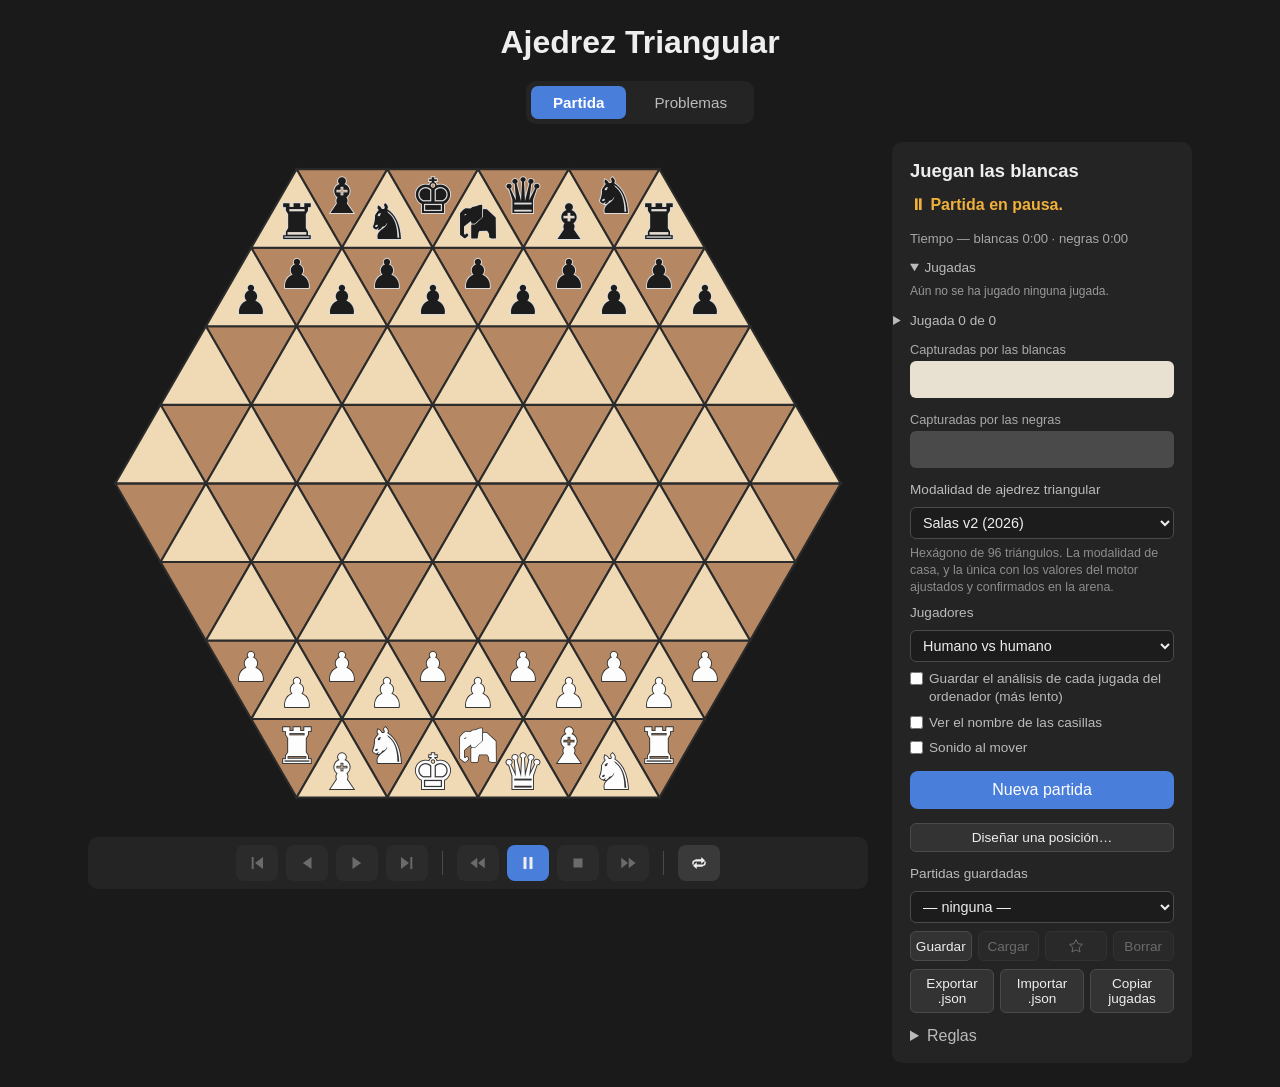
==== commit 792e745d: "Pestaña «Problemas»: integración en index.html y script.js Los cuatro cambios de index.html (hoja de" ====
--- a/index.html
+++ b/index.html
@@ -10,6 +10,7 @@
     <link rel="apple-touch-icon" href="icono-192.png">
     <link rel="manifest" href="manifest.webmanifest">
     <link rel="stylesheet" href="style.css">
+    <link rel="stylesheet" href="problemas.css">
 </head>
 <body>
     <!-- Siluetas del elefante (Salas) y el unicornio (Dekle), referenciadas
@@ -43,6 +44,13 @@
         </symbol>
     </defs></svg>
     <h1>Ajedrez Triangular</h1>
+    <!-- Pestañas: la partida y los problemas comparten el tablero. Cambiar de
+         pestaña guarda la partida en curso y la restaura al volver
+         (problemas-ui.js). -->
+    <div id="tabs" role="tablist">
+        <button id="tab-partida" class="tab is-active" role="tab" aria-selected="true">Partida</button>
+        <button id="tab-problemas" class="tab" role="tab" aria-selected="false">Problemas</button>
+    </div>
     <div class="layout">
         <div id="board-col">
             <div id="board-wrap"></div>
@@ -201,14 +209,76 @@
                 </ul>
             </details>
         </aside>
+        <!-- Panel de la pestaña «Problemas». problemas-ui.js busca cada uno de
+             estos nodos por id al cargar: si falta alguno, la página revienta. -->
+        <aside id="panel-problemas" hidden>
+            <div id="prob-enunciado"></div>
+            <div id="prob-sub" class="prob-sub"></div>
+            <div id="prob-estado" class="prob-estado"></div>
+            <div id="prob-progreso" class="prob-progreso"></div>
+            <div class="prob-fila">
+                <button id="prob-nuevo">Problema nuevo</button>
+            </div>
+            <div class="save-row">
+                <button id="prob-reinicia">Reintentar</button>
+                <button id="prob-pista">Pista</button>
+                <button id="prob-solucion">Solución</button>
+            </div>
+            <div id="prob-linea"></div>
+            <div id="prob-box">
+                <label>Dificultad
+                    <select id="prob-nivel">
+                        <option value="facil" selected>Fácil</option>
+                        <option value="medio">Medio</option>
+                        <option value="dificil">Difícil</option>
+                        <option value="experto">Experto</option>
+                    </select>
+                </label>
+                <label>Tipo de problema
+                    <select id="prob-tipo">
+                        <option value="cualquiera" selected>Cualquiera</option>
+                        <option value="mate">Dar mate</option>
+                        <option value="gana">Ganar una pieza</option>
+                        <option value="corona">Coronar un peón</option>
+                        <option value="tablas">Salvar unas tablas</option>
+                    </select>
+                </label>
+                <div id="prob-almacen" class="prob-almacen"></div>
+            </div>
+            <div id="prob-save-box">
+                <label>Problemas guardados
+                    <select id="prob-guardados"></select>
+                </label>
+                <div class="save-row">
+                    <button id="prob-guardar">Guardar</button>
+                    <button id="prob-abrir">Abrir</button>
+                    <button id="prob-borrar">Borrar</button>
+                </div>
+                <div class="save-row">
+                    <button id="prob-exportar">Exportar</button>
+                    <button id="prob-importar">Importar</button>
+                </div>
+                <input type="file" id="prob-file" accept=".json,application/json" hidden>
+            </div>
+        </aside>
     </div>
     <script src="geometry.js"></script>
     <script src="variants.js"></script>
+    <script src="tessellations.js"></script>
     <script src="rules.js"></script>
     <script src="saveload.js"></script>
     <script src="ai.js"></script>
     <script src="ai-async.js"></script>
+    <!-- El motor de problemas va ANTES de script.js y la pestaña DESPUÉS:
+         problemas-ui.js usa nodos y funciones que script.js crea al final. -->
+    <script src="problemas.js"></script>
     <script src="script.js"></script>
+    <script src="problemas-ui.js"></script>
+    <!-- Exportar un problema como imagen. Se monta solo: añade el botón junto a
+         los de la pestaña «Problemas» si esa pestaña está en la página, y si no
+         no hace nada. Va aquí para que el botón aparezca en cuanto se enganche
+         problemas-ui.js, sin tener que tocar nada más. -->
+    <script src="problema-imagen.js"></script>
     <script>
         // Service worker: hace que la aplicacion se pueda instalar y jugar sin
         // conexion. Solo funciona por https (o localhost); abriendo el fichero
--- a/style.css
+++ b/style.css
@@ -828,20 +828,31 @@
 
 /* --- editor de posiciones (editor.html) --- */
 
-#board-col .editor-palette {
+/* La paleta va a la IZQUIERDA del tablero: es la columna que la mano recorre
+   antes de ir a la casilla, y así no le roba alto a #board-col, cuya altura
+   está calculada al milímetro. Blancas y negras, dos columnas enfrentadas; la
+   goma, debajo. */
+.editor-palette {
   display: flex;
   flex-direction: column;
   gap: 8px;
   padding: 12px;
   background: #1a1a1a;
   border-radius: 6px;
-  margin-top: 12px;
+  align-self: center;
+}
+
+.palette-cols {
+  display: flex;
+  gap: 8px;
 }
 
 .palette-row {
   display: flex;
+  flex-direction: column;
   gap: 4px;
   justify-content: center;
+  align-items: center;
   flex-wrap: wrap;
 }
 
@@ -876,6 +887,33 @@
   height: 32px;
 }
 
+/* Color de la pieza dentro del botón: `color` para los glifos Unicode y `fill`
+   para los iconos SVG (elefante, unicornio), igual que en .promo-btn. La fila
+   negra necesita además fondo claro: #1d1d1d sobre el #2f2f2f del botón no se
+   vería, y aquí son siete botones permanentes, no un diálogo de paso. */
+.palette-btn.piece-w { color: #f4f4f4; fill: #f4f4f4; stroke: #222; }
+
+.palette-btn.piece-b {
+  color: #1d1d1d;
+  fill: #1d1d1d;
+  stroke: #ddd;
+  background: #cfcfcf;
+  border-color: #8a8a8a;
+}
+
+/* El fondo claro de la fila negra tapa el resalte de :hover y .active (misma
+   especificidad y va después), así que llevan versión propia, más clara para
+   que la pieza negra se siga viendo. */
+.palette-btn.piece-b:hover {
+  background: #aac4e2;
+  border-color: #6f9fd8;
+}
+
+.palette-btn.piece-b.active {
+  background: #8fb3e8;
+  border-color: #4a6a9e;
+}
+
 .eraser-btn {
   font-size: 20px;
 }
--- a/problemas.css
+++ b/problemas.css
@@ -0,0 +1,212 @@
+/* problemas.css — Pestañas y panel de la sección «Problemas».
+   Va aparte de style.css para no mezclarse con la hoja de la partida: aquí
+   solo hay lo que existe por los problemas y nada más. Los colores y los
+   radios son los mismos que usa el panel lateral, para que se vea como una
+   parte más de la aplicación y no como un añadido. */
+
+/* --- barra de pestañas --- */
+
+#tabs {
+    display: flex;
+    gap: 6px;
+    margin-bottom: 18px;
+    background: #242424;
+    border-radius: 10px;
+    padding: 5px;
+}
+
+#tabs .tab {
+    background: transparent;
+    color: #bbb;
+    border: none;
+    border-radius: 7px;
+    padding: 8px 22px;
+    font-size: 0.95rem;
+    font-family: inherit;
+    cursor: pointer;
+}
+
+#tabs .tab:hover { color: #eee; background: #2f2f2f; }
+
+#tabs .tab.is-active {
+    background: #4a7edb;
+    color: #fff;
+    font-weight: bold;
+}
+
+/* el foco del teclado tiene que verse: la pestaña activa se distingue por el
+   fondo azul, y sin esto quien navega con el tabulador no sabría dónde está */
+#tabs .tab:focus-visible {
+    outline: 2px solid #f0b13b;
+    outline-offset: 2px;
+}
+
+/* --- panel de problemas --- */
+
+#panel-problemas {
+    background: #242424;
+    border-radius: 10px;
+    padding: 18px;
+    width: 300px;
+    display: flex;
+    flex-direction: column;
+    gap: 14px;
+}
+
+#panel-problemas[hidden] { display: none; }
+
+/* style.css da a #panel `display: flex`, que pisa la regla [hidden] del
+   navegador: sin esto, ocultar el panel de la partida al cambiar de pestaña
+   no haría nada. */
+#panel[hidden] { display: none; }
+
+#prob-enunciado {
+    font-size: 1.1rem;
+    font-weight: bold;
+    line-height: 1.35;
+}
+
+.prob-sub {
+    font-size: 0.78rem;
+    line-height: 1.4;
+    color: #8d8d8d;
+    margin-top: -6px;
+}
+.prob-sub:empty { display: none; }
+
+.prob-estado {
+    min-height: 1.2em;
+    font-weight: bold;
+    color: #f0b13b;
+}
+.prob-estado.bien { color: #6cc06c; }
+.prob-estado.mal { color: #e07a6a; }
+.prob-estado:empty { display: none; }
+
+.prob-progreso {
+    font-size: 0.85rem;
+    color: #bbb;
+}
+.prob-progreso:empty { display: none; }
+
+/* --- botones --- */
+
+#prob-nuevo {
+    background: #4a7edb;
+    color: #fff;
+    border: none;
+    border-radius: 8px;
+    padding: 10px;
+    font-size: 1rem;
+    font-family: inherit;
+    cursor: pointer;
+    flex: 2;
+}
+#prob-nuevo:hover:not(:disabled) { background: #5b8ce4; }
+#prob-nuevo:disabled { opacity: 0.45; cursor: default; }
+
+/* Los demás botones reutilizan .save-row de style.css (misma caja gris que los
+   de guardar partida); aquí solo se ajusta lo que se sale de ese molde. */
+.prob-fila { display: flex; gap: 6px; }
+
+/* --- la solución escrita --- */
+
+#prob-linea:empty { display: none; }
+
+.prob-linea-tit {
+    font-size: 0.85rem;
+    color: #bbb;
+    margin-bottom: 6px;
+}
+
+.prob-linea-movs {
+    display: flex;
+    flex-wrap: wrap;
+    align-items: baseline;
+    gap: 4px 6px;
+    font-size: 0.85rem;
+}
+
+.prob-linea-num { color: #777; }
+
+.prob-linea-mov {
+    font-variant-numeric: tabular-nums;
+    color: #bbb;
+}
+.prob-linea-mov.suya { color: #eee; font-weight: bold; }
+
+.prob-linea-nota {
+    margin-top: 8px;
+    font-size: 0.75rem;
+    line-height: 1.4;
+    color: #8d8d8d;
+}
+
+/* --- selectores y almacén --- */
+
+#prob-box,
+#prob-save-box {
+    display: flex;
+    flex-direction: column;
+    gap: 8px;
+    font-size: 0.85rem;
+    color: #bbb;
+}
+
+#prob-box select,
+#prob-save-box select {
+    background: #1c1c1c;
+    color: #eee;
+    border: 1px solid #4a4a4a;
+    border-radius: 6px;
+    padding: 6px 8px;
+    font-size: 0.9rem;
+    width: 100%;
+    margin-top: 2px;
+}
+
+.prob-almacen {
+    font-size: 0.75rem;
+    color: #7a7a7a;
+}
+
+#prob-ayuda > summary {
+    color: #bbb;
+    font-size: 0.85rem;
+    cursor: pointer;
+}
+#prob-ayuda > summary:hover { color: #eee; }
+
+#prob-ayuda ul {
+    margin: 8px 0 0 18px;
+    font-size: 0.8rem;
+    line-height: 1.5;
+    color: #a5a5a5;
+}
+#prob-ayuda li { margin-bottom: 6px; }
+
+/* --- la pista sobre el tablero --- */
+/* Un aro parpadeante alrededor de la casilla de salida. No se rellena la
+   casilla a propósito: taparía la pieza, que es justo lo que hay que mirar. */
+
+.cell.prob-pista {
+    stroke: #f0b13b;
+    stroke-width: 3;
+    animation: prob-late 1.1s ease-in-out infinite;
+}
+
+@keyframes prob-late {
+    0%, 100% { stroke-opacity: 1; }
+    50% { stroke-opacity: 0.25; }
+}
+
+@media (prefers-reduced-motion: reduce) {
+    .cell.prob-pista { animation: none; }
+}
+
+/* En pantallas estrechas el panel deja de tener ancho fijo, igual que hace
+   style.css con el de la partida. */
+@media (max-width: 700px) {
+    #panel-problemas { width: 100%; max-width: 420px; }
+    #tabs { width: 100%; max-width: 420px; justify-content: center; }
+}
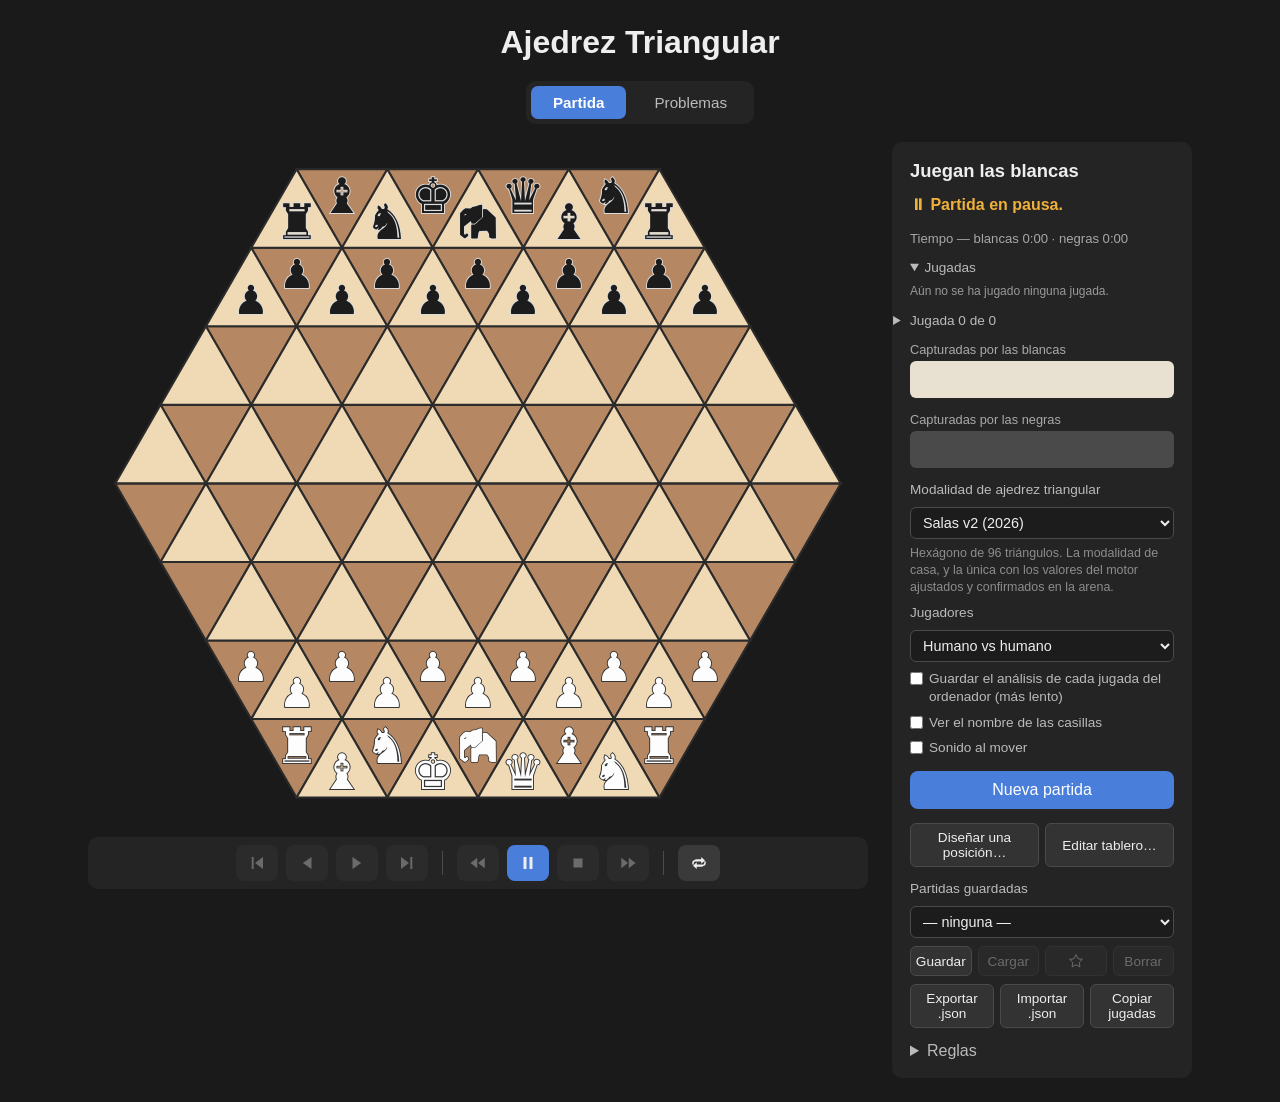
==== commit daa0f284: "Editar tablero a mitad de partida: interfaz completa (§1, §4, §5) Ida y vuelta al editor por localSt" ====
--- a/index.html
+++ b/index.html
@@ -167,6 +167,7 @@
                  desplegable "Reglas". -->
             <div class="save-row">
                 <button id="btn-design" title="Colocar las piezas a mano y jugar a partir de esa posición">Diseñar una posición…</button>
+                <button id="btn-edit-board" title="Retocar el tablero sin perder la partida en curso">Editar tablero…</button>
             </div>
             <div id="save-box">
                 <label for="save-select">Partidas guardadas</label>
--- a/style.css
+++ b/style.css
@@ -272,6 +272,14 @@
     font-weight: 700;
     font-size: 0.72rem;
     padding-left: 4px;
+}
+
+/* Fila de la planilla que marca una edición del tablero a mitad de partida
+   (game.history[i].edited, ver applyEdit en rules.js): no es una jugada, así
+   que se distingue con cursiva y sin el color normal de las jugadas. */
+.sheet-edit {
+  font-style: italic;
+  color: #d8c169;
 }
 
 .mark-soft { color: #d8c169; }   /* ?!  imprecisión */
@@ -931,6 +939,20 @@
   gap: 8px;
 }
 
+/* Solo se ve al entrar desde "Editar tablero…" a mitad de partida (ver
+   tryEnterEditSession en editor.js): recuerda que esto no es un tablero
+   vacío y que la modalidad está bloqueada. */
+.edit-session-banner {
+  font-size: 0.85rem;
+  color: #e0c064;
+  background: #3a3318;
+  border: 1px solid #6a5a2a;
+  border-radius: 6px;
+  padding: 8px 10px;
+  margin-bottom: 12px;
+  text-align: center;
+}
+
 /* Mismo aspecto que el cajón de partidas guardadas del juego: los botones de
    dentro son .save-row y ya heredan su estilo. */
 #position-box {
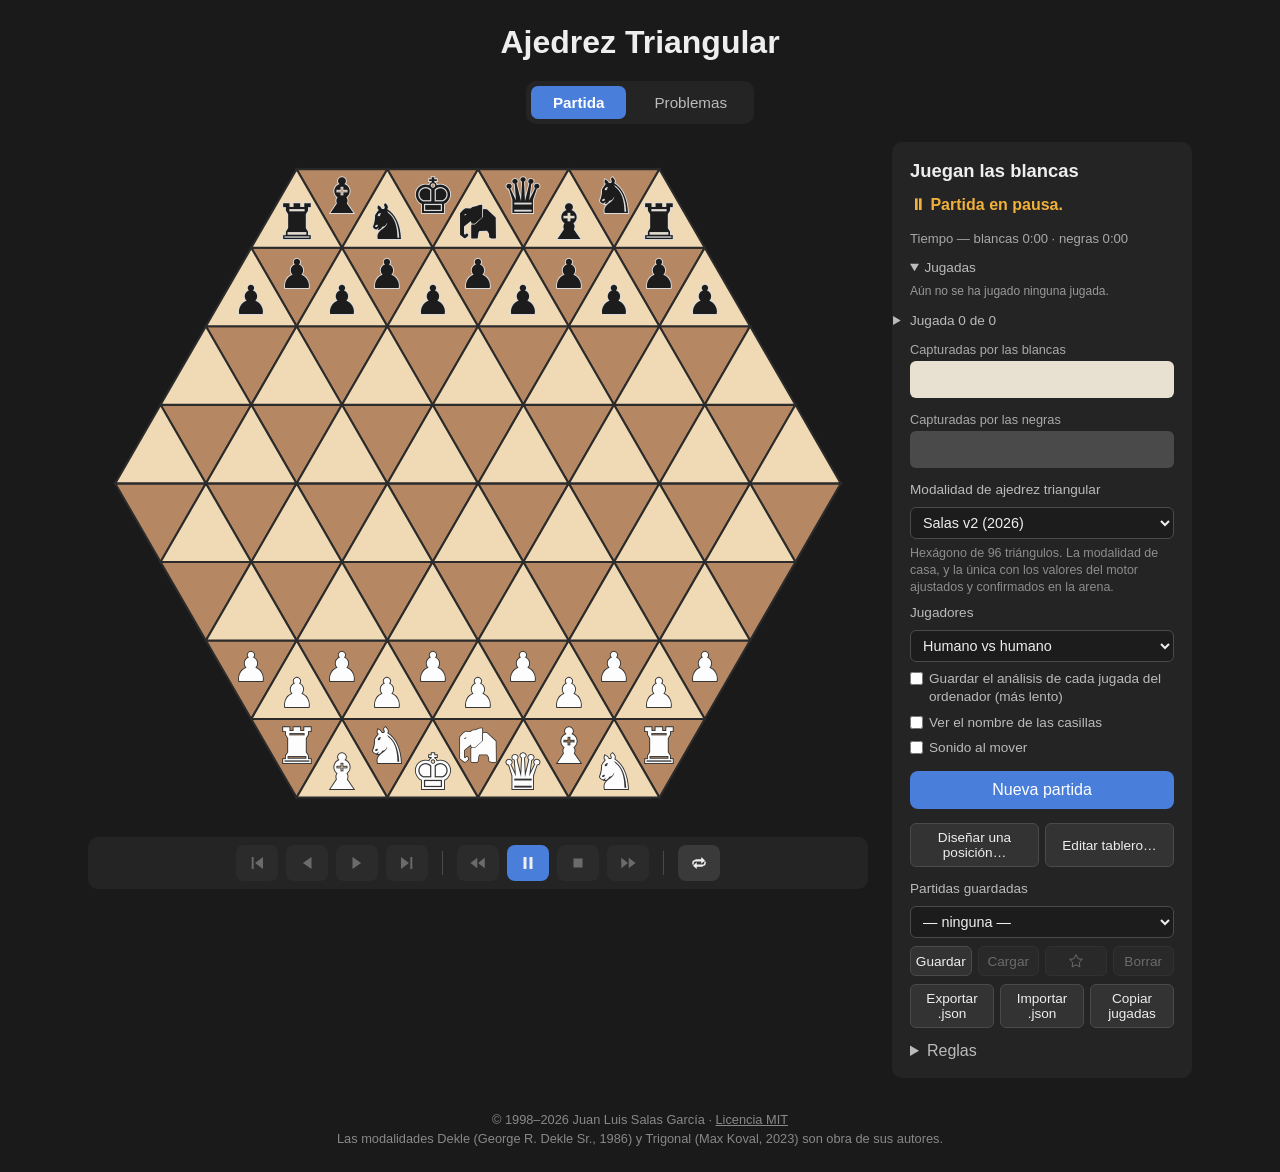
==== commit c4e224ef: "Autoría: copyright de Juan Luis Salas García en la web, el reglamento, los PDF y los fuentes Pie con" ====
--- a/index.html
+++ b/index.html
@@ -116,6 +116,13 @@
             <div id="mode-box">
                 <label for="variant">Modalidad de ajedrez triangular</label>
                 <select id="variant"></select>
+                <!-- Solo para las modalidades de Piedra, papel y tijera: las
+                     mismas reglas se juegan en cualquier teselación (damero de
+                     varios tamaños, rombos, octógonos, kagome…). script.js
+                     enseña u oculta esta fila según la modalidad activa. -->
+                <label class="hidden" id="row-board" for="board">Tablero
+                    <select id="board"></select>
+                </label>
                 <p id="variant-note" class="variant-note"></p>
                 <label for="mode">Jugadores</label>
                 <select id="mode">
@@ -198,8 +205,8 @@
                 <ul>
                     <!-- Estas reglas generales no aplican a todas las
                          modalidades (las de Piedra, papel y tijera no tienen
-                         peones, y las sin rey no tienen jaque): script.js
-                         oculta o ajusta cada punto según la modalidad. -->
+                         peones): script.js oculta o ajusta cada punto según la
+                         modalidad. -->
                     <li id="help-enpassant"><b>Captura al paso</b>: si un peón avanza dos casillas en su primer movimiento, un peón rival que ataque la casilla intermedia puede capturarlo justo en la jugada siguiente, ocupando esa casilla.</li>
                     <!-- El trecho que recorre el rey depende de la modalidad;
                          lo rellena script.js a partir de V.castling. -->
@@ -263,6 +270,12 @@
             </div>
         </aside>
     </div>
+    <footer class="pie-autoria">
+        © 1998–2026 Juan Luis Salas García ·
+        <a href="https://github.com/salasgar/Ajedrez-triangular/blob/main/LICENSE">Licencia MIT</a><br>
+        Las modalidades Dekle (George R. Dekle Sr., 1986) y Trigonal
+        (Max Koval, 2023) son obra de sus autores.
+    </footer>
     <script src="geometry.js"></script>
     <script src="variants.js"></script>
     <script src="tessellations.js"></script>
--- a/style.css
+++ b/style.css
@@ -1,3 +1,5 @@
+/* style.css — Copyright (c) 2026 Juan Luis Salas García. Licencia MIT (ver LICENSE). */
+
 * {
     margin: 0;
     padding: 0;
@@ -17,6 +19,19 @@
 
 h1 {
     margin-bottom: 20px;
+}
+
+/* Autoría, al pie de la página: discreta, que no compita con el tablero. */
+.pie-autoria {
+    margin-top: 32px;
+    font-size: 0.8rem;
+    line-height: 1.5;
+    color: #888;
+    text-align: center;
+}
+
+.pie-autoria a {
+    color: inherit;
 }
 
 .layout {
@@ -485,6 +500,10 @@
 }
 
 .level-row.hidden { display: none; }
+
+/* fila del selector de tablero: solo la ven las modalidades de Piedra, papel
+   y tijera, que son las que se pueden jugar en cualquier teselación */
+#row-board.hidden { display: none; }
 
 /* nota bajo el selector de modalidad: en qué consiste la que está elegida */
 .variant-note {
--- a/problemas.css
+++ b/problemas.css
@@ -2,7 +2,9 @@
    Va aparte de style.css para no mezclarse con la hoja de la partida: aquí
    solo hay lo que existe por los problemas y nada más. Los colores y los
    radios son los mismos que usa el panel lateral, para que se vea como una
-   parte más de la aplicación y no como un añadido. */
+   parte más de la aplicación y no como un añadido.
+
+   Copyright (c) 2026 Juan Luis Salas García. Licencia MIT (ver LICENSE). */
 
 /* --- barra de pestañas --- */
 
